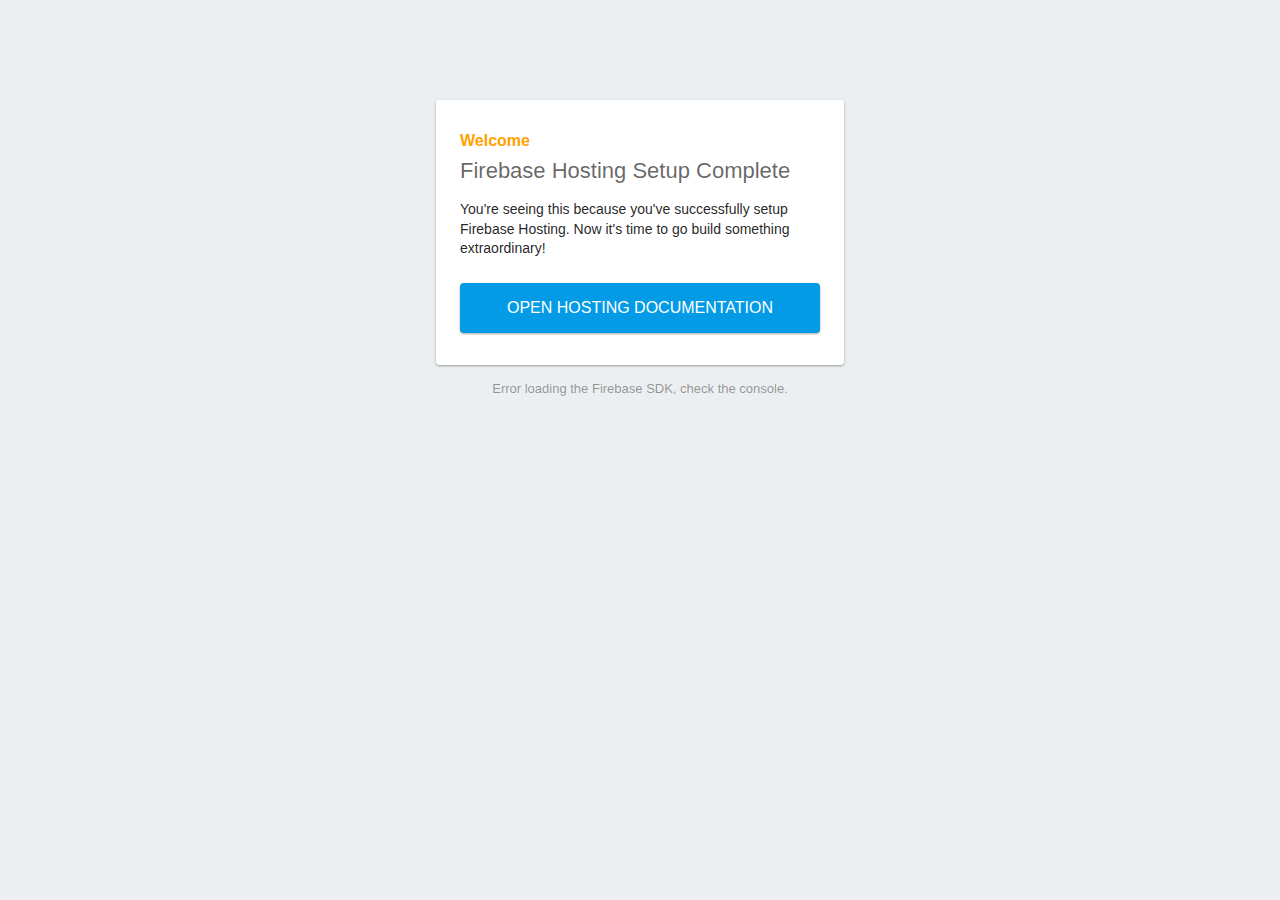
==== public/index.html @ b29f0c4c "firebase add" ====
<!DOCTYPE html>
<html>
  <head>
    <meta charset="utf-8">
    <meta name="viewport" content="width=device-width, initial-scale=1">
    <title>Welcome to Firebase Hosting</title>

    <!-- update the version number as needed -->
    <script defer src="/__/firebase/10.5.0/firebase-app-compat.js"></script>
    <!-- include only the Firebase features as you need -->
    <script defer src="/__/firebase/10.5.0/firebase-auth-compat.js"></script>
    <script defer src="/__/firebase/10.5.0/firebase-database-compat.js"></script>
    <script defer src="/__/firebase/10.5.0/firebase-firestore-compat.js"></script>
    <script defer src="/__/firebase/10.5.0/firebase-functions-compat.js"></script>
    <script defer src="/__/firebase/10.5.0/firebase-messaging-compat.js"></script>
    <script defer src="/__/firebase/10.5.0/firebase-storage-compat.js"></script>
    <script defer src="/__/firebase/10.5.0/firebase-analytics-compat.js"></script>
    <script defer src="/__/firebase/10.5.0/firebase-remote-config-compat.js"></script>
    <script defer src="/__/firebase/10.5.0/firebase-performance-compat.js"></script>
    <!-- 
      initialize the SDK after all desired features are loaded, set useEmulator to false
      to avoid connecting the SDK to running emulators.
    -->
    <script defer src="/__/firebase/init.js?useEmulator=true"></script>

    <style media="screen">
      body { background: #ECEFF1; color: rgba(0,0,0,0.87); font-family: Roboto, Helvetica, Arial, sans-serif; margin: 0; padding: 0; }
      #message { background: white; max-width: 360px; margin: 100px auto 16px; padding: 32px 24px; border-radius: 3px; }
      #message h2 { color: #ffa100; font-weight: bold; font-size: 16px; margin: 0 0 8px; }
      #message h1 { font-size: 22px; font-weight: 300; color: rgba(0,0,0,0.6); margin: 0 0 16px;}
      #message p { line-height: 140%; margin: 16px 0 24px; font-size: 14px; }
      #message a { display: block; text-align: center; background: #039be5; text-transform: uppercase; text-decoration: none; color: white; padding: 16px; border-radius: 4px; }
      #message, #message a { box-shadow: 0 1px 3px rgba(0,0,0,0.12), 0 1px 2px rgba(0,0,0,0.24); }
      #load { color: rgba(0,0,0,0.4); text-align: center; font-size: 13px; }
      @media (max-width: 600px) {
        body, #message { margin-top: 0; background: white; box-shadow: none; }
        body { border-top: 16px solid #ffa100; }
      }
    </style>
  </head>
  <body>
    <div id="message">
      <h2>Welcome</h2>
      <h1>Firebase Hosting Setup Complete</h1>
      <p>You're seeing this because you've successfully setup Firebase Hosting. Now it's time to go build something extraordinary!</p>
      <a target="_blank" href="https://firebase.google.com/docs/hosting/">Open Hosting Documentation</a>
    </div>
    <p id="load">Firebase SDK Loading&hellip;</p>

    <script>
      document.addEventListener('DOMContentLoaded', function() {
        const loadEl = document.querySelector('#load');
        // // 🔥🔥🔥🔥🔥🔥🔥🔥🔥🔥🔥🔥🔥🔥🔥🔥🔥🔥🔥🔥🔥🔥🔥🔥🔥🔥🔥🔥🔥🔥🔥
        // // The Firebase SDK is initialized and available here!
        //
        // firebase.auth().onAuthStateChanged(user => { });
        // firebase.database().ref('/path/to/ref').on('value', snapshot => { });
        // firebase.firestore().doc('/foo/bar').get().then(() => { });
        // firebase.functions().httpsCallable('yourFunction')().then(() => { });
        // firebase.messaging().requestPermission().then(() => { });
        // firebase.storage().ref('/path/to/ref').getDownloadURL().then(() => { });
        // firebase.analytics(); // call to activate
        // firebase.analytics().logEvent('tutorial_completed');
        // firebase.performance(); // call to activate
        //
        // // 🔥🔥🔥🔥🔥🔥🔥🔥🔥🔥🔥🔥🔥🔥🔥🔥🔥🔥🔥🔥🔥🔥🔥🔥🔥🔥🔥🔥🔥🔥🔥

        try {
          let app = firebase.app();
          let features = [
            'auth', 
            'database', 
            'firestore',
            'functions',
            'messaging', 
            'storage', 
            'analytics', 
            'remoteConfig',
            'performance',
          ].filter(feature => typeof app[feature] === 'function');
          loadEl.textContent = `Firebase SDK loaded with ${features.join(', ')}`;
        } catch (e) {
          console.error(e);
          loadEl.textContent = 'Error loading the Firebase SDK, check the console.';
        }
      });
    </script>
  </body>
</html>
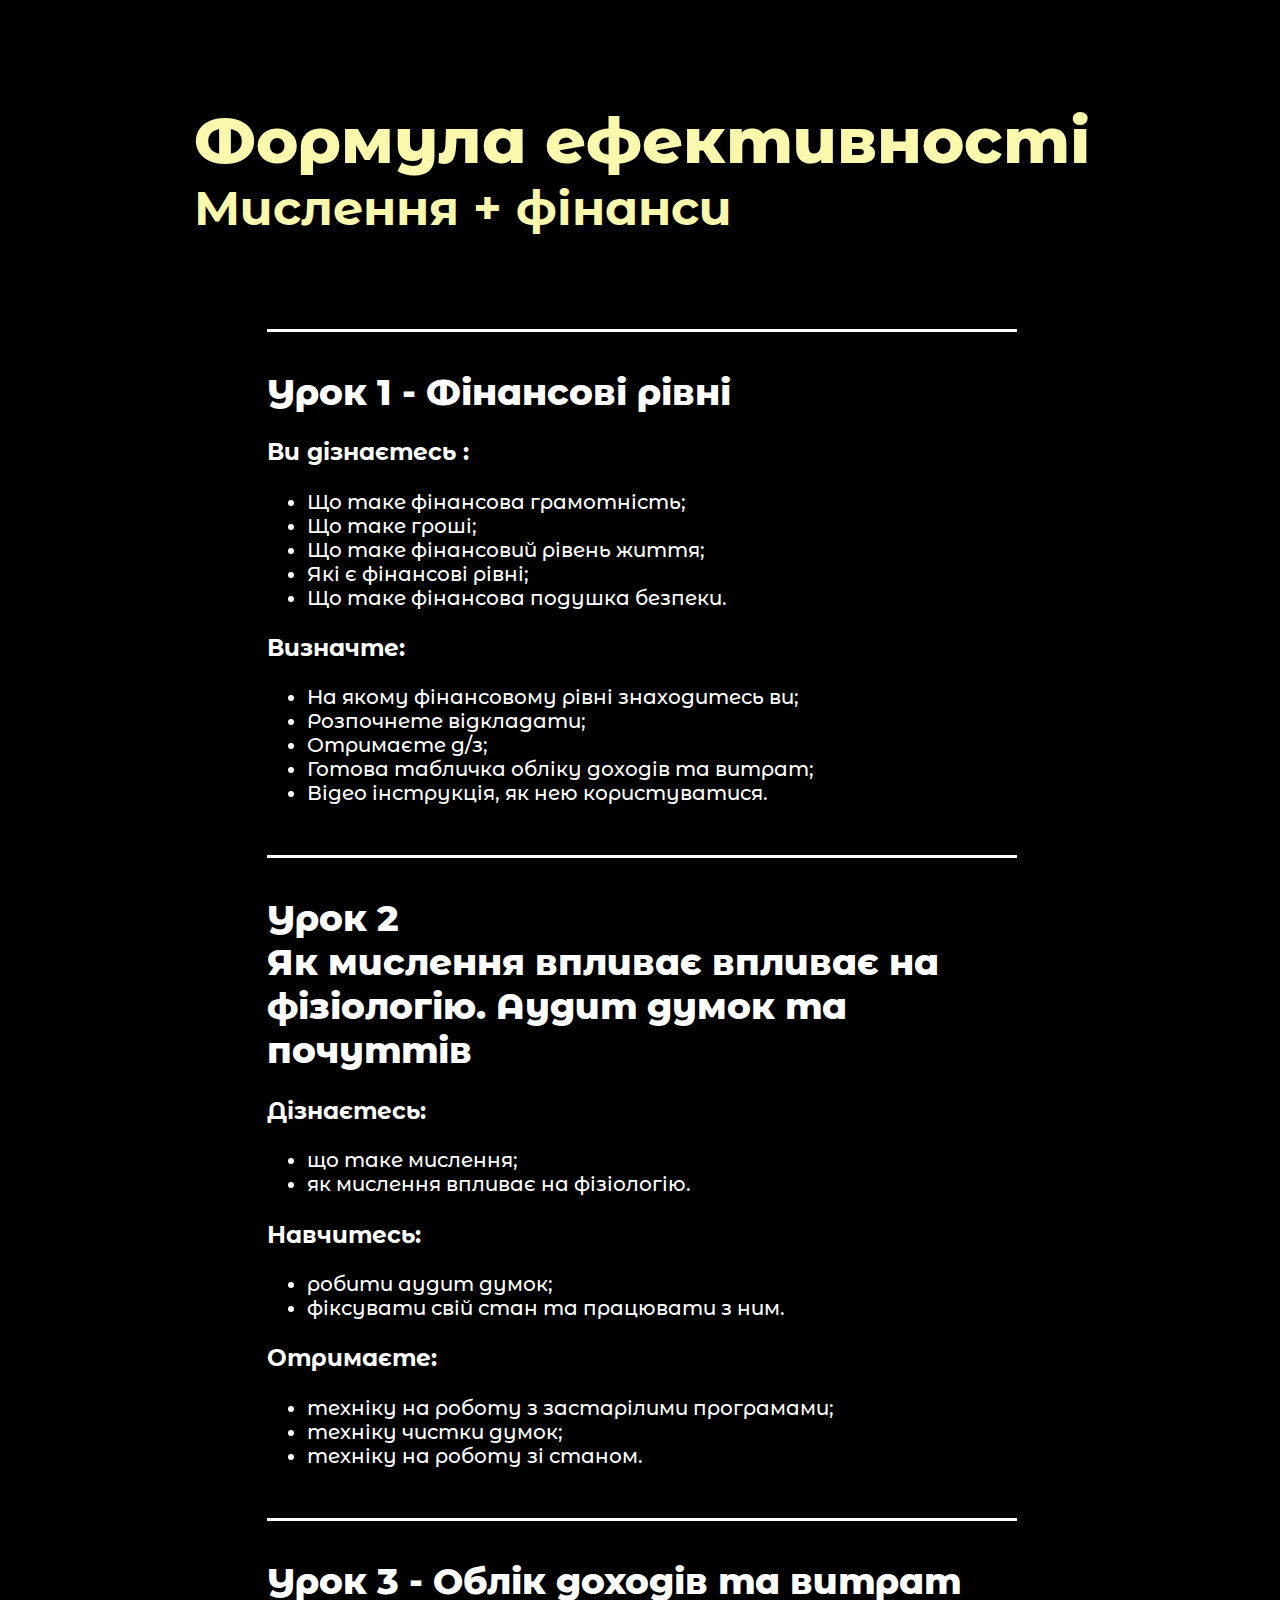
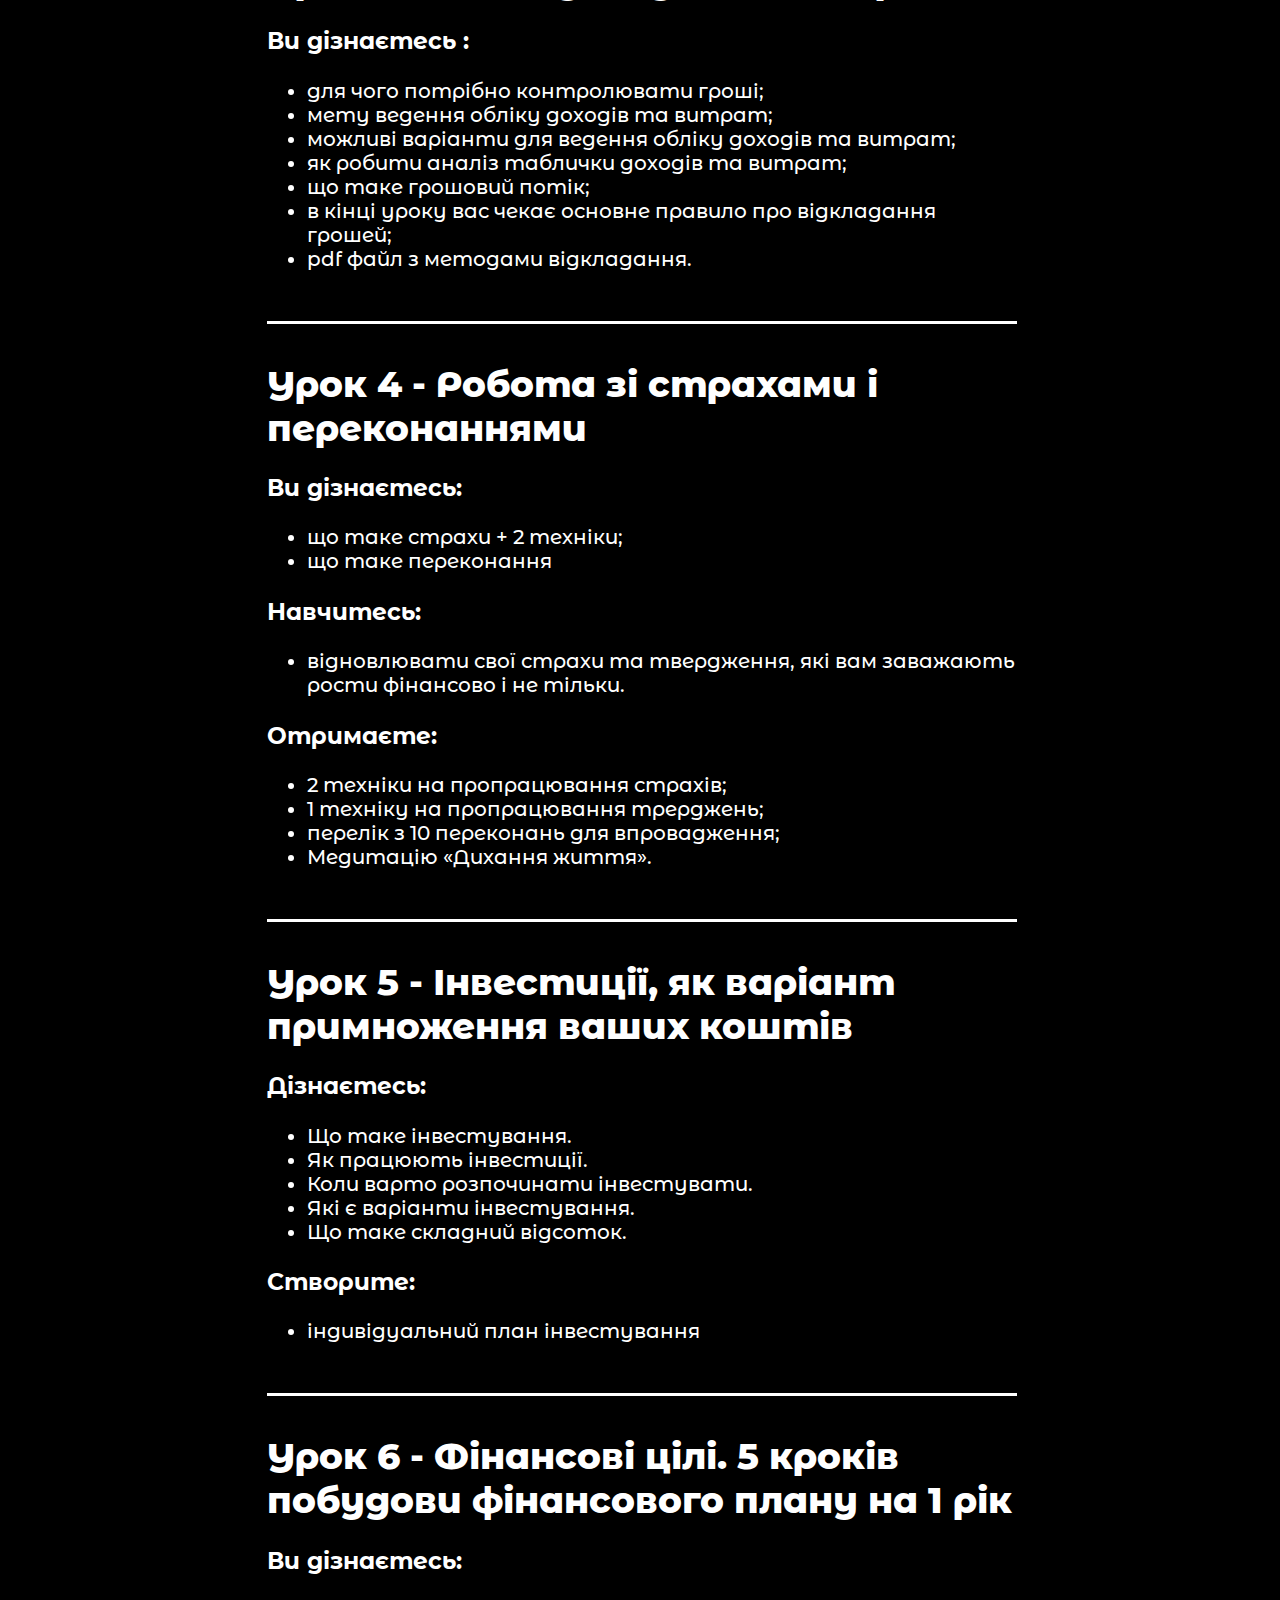
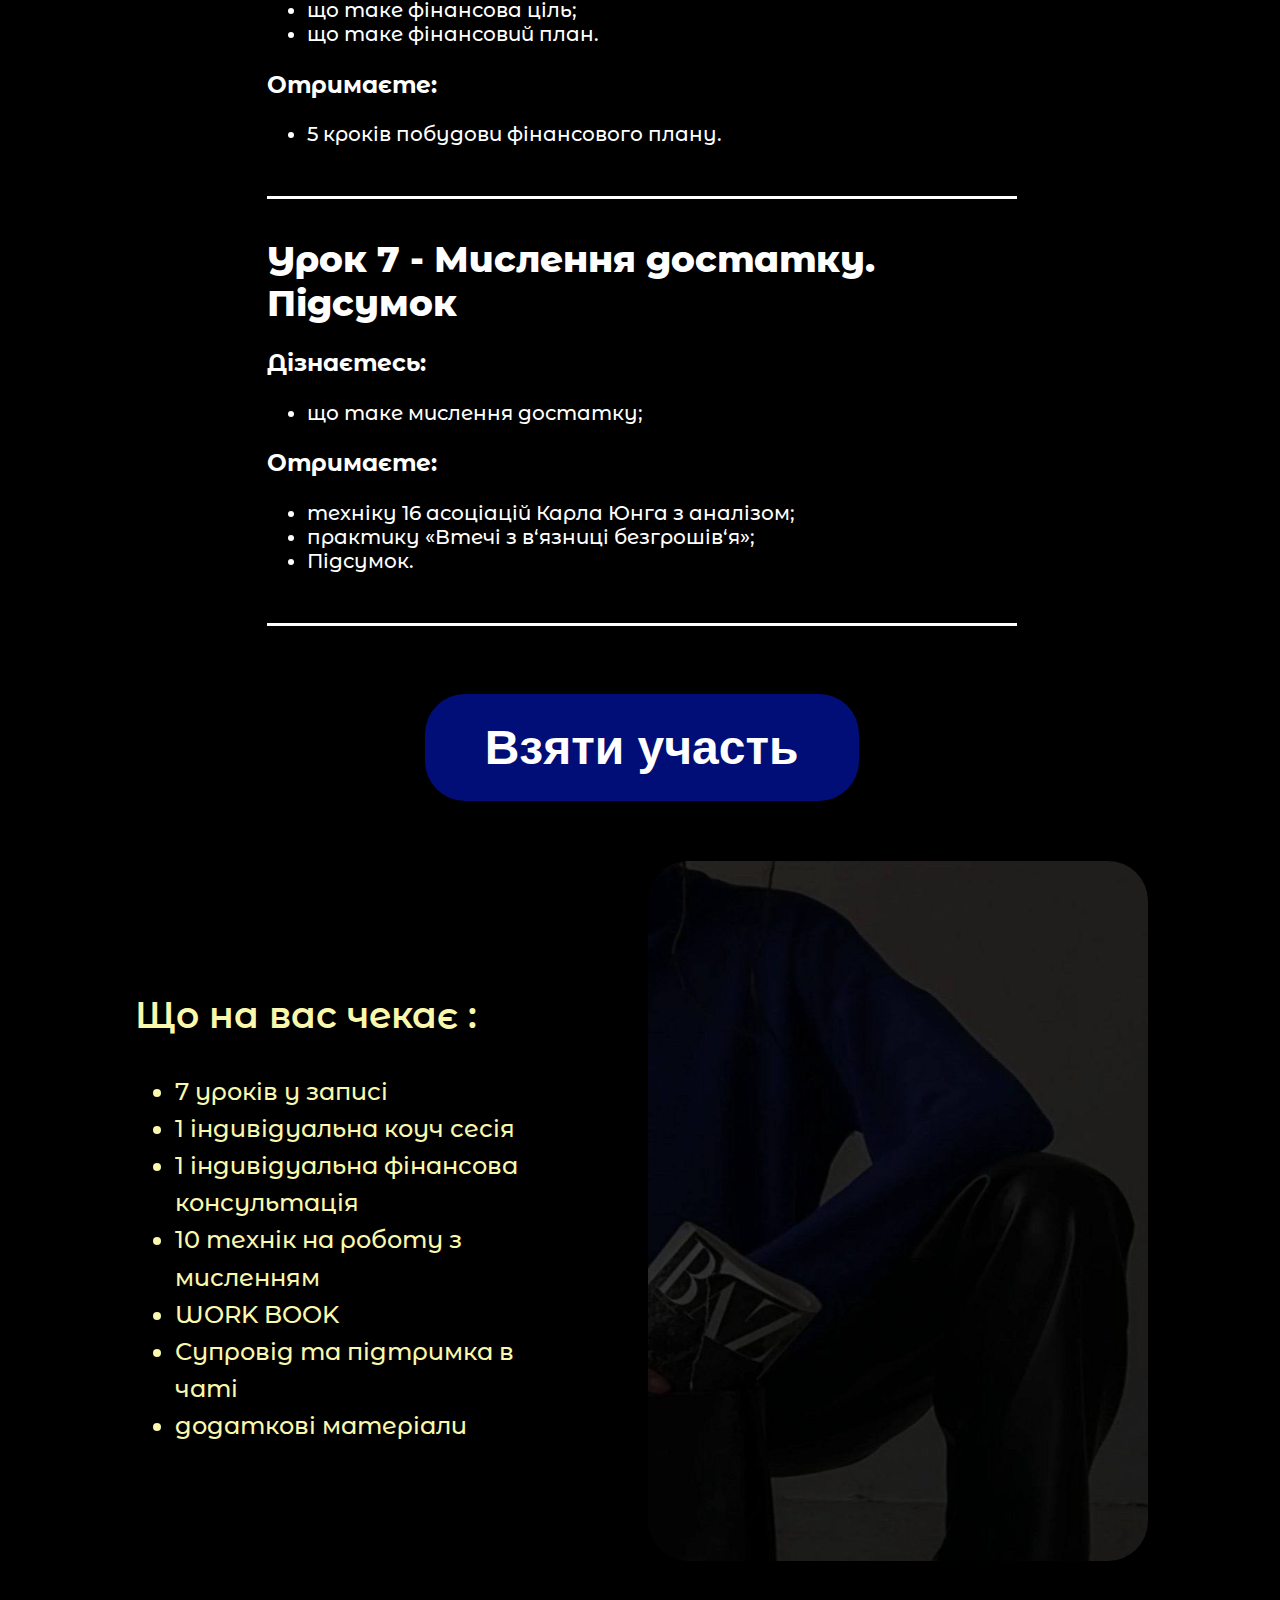
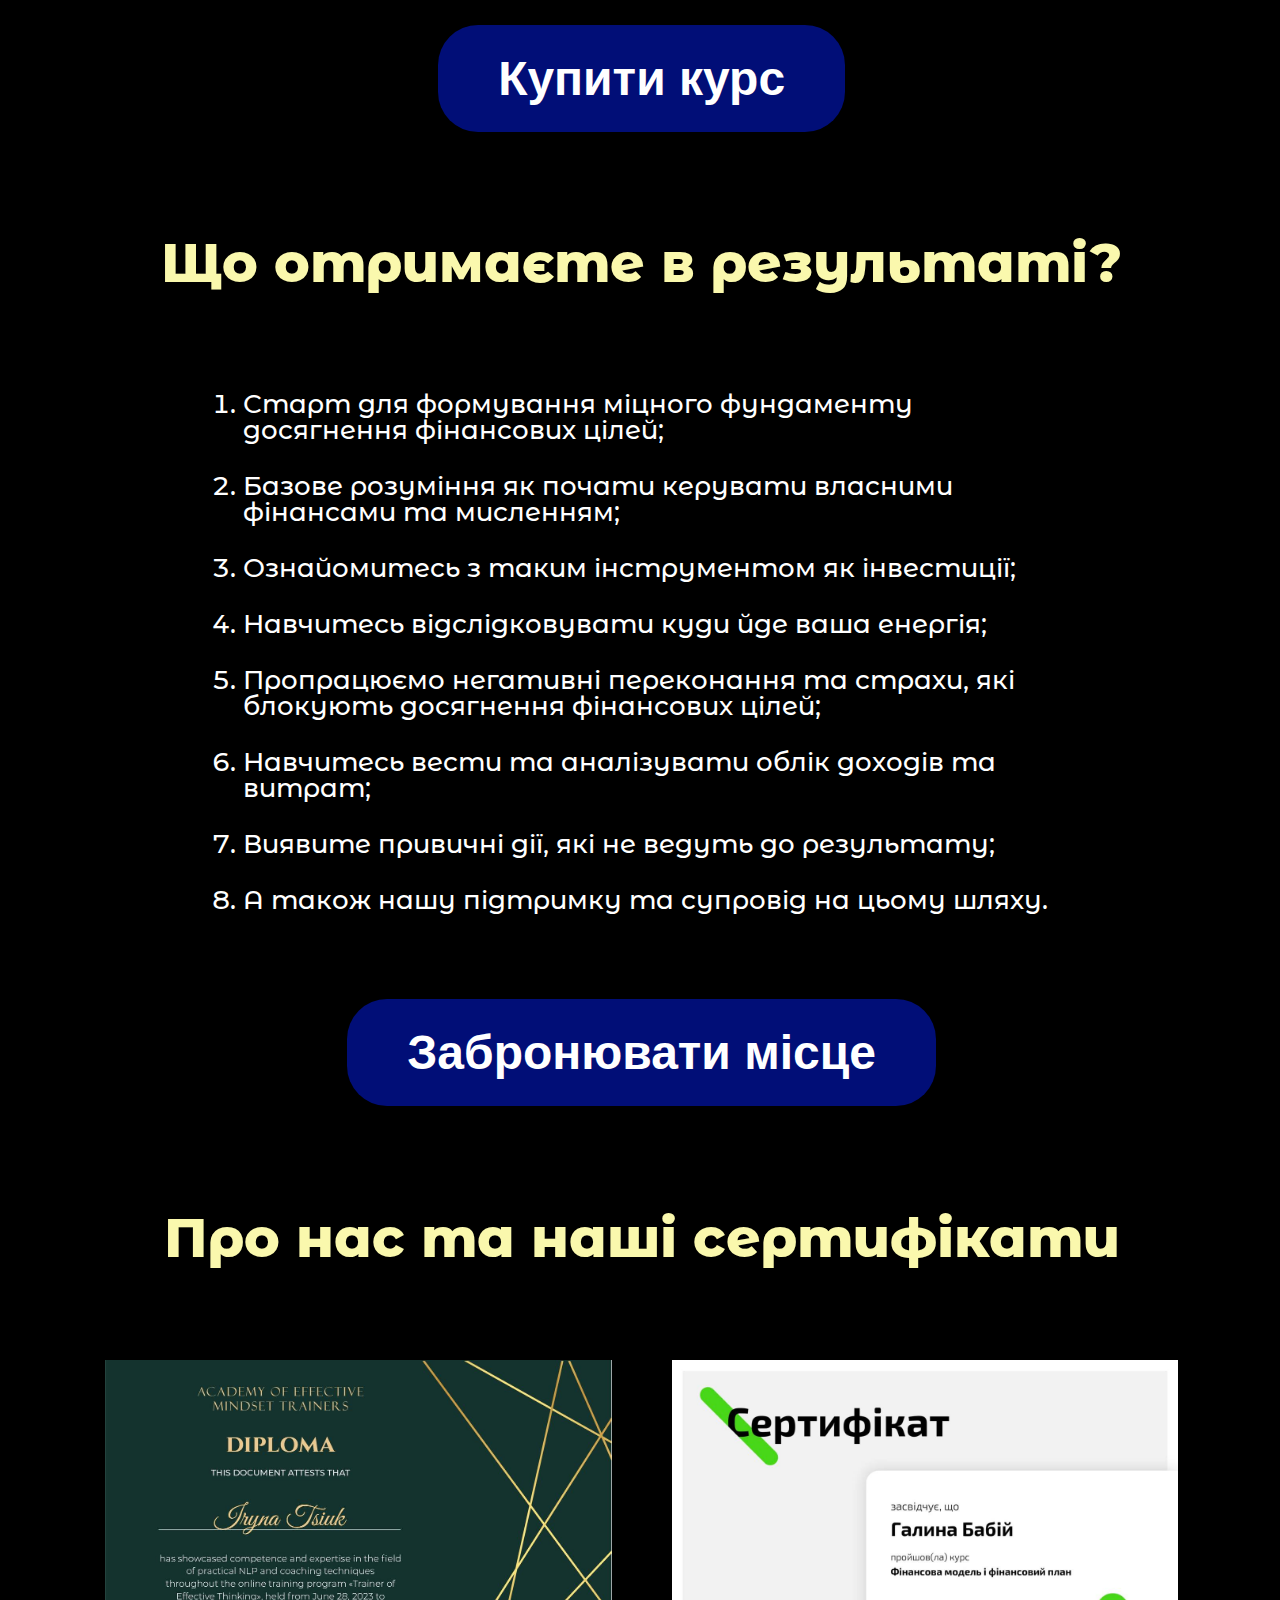
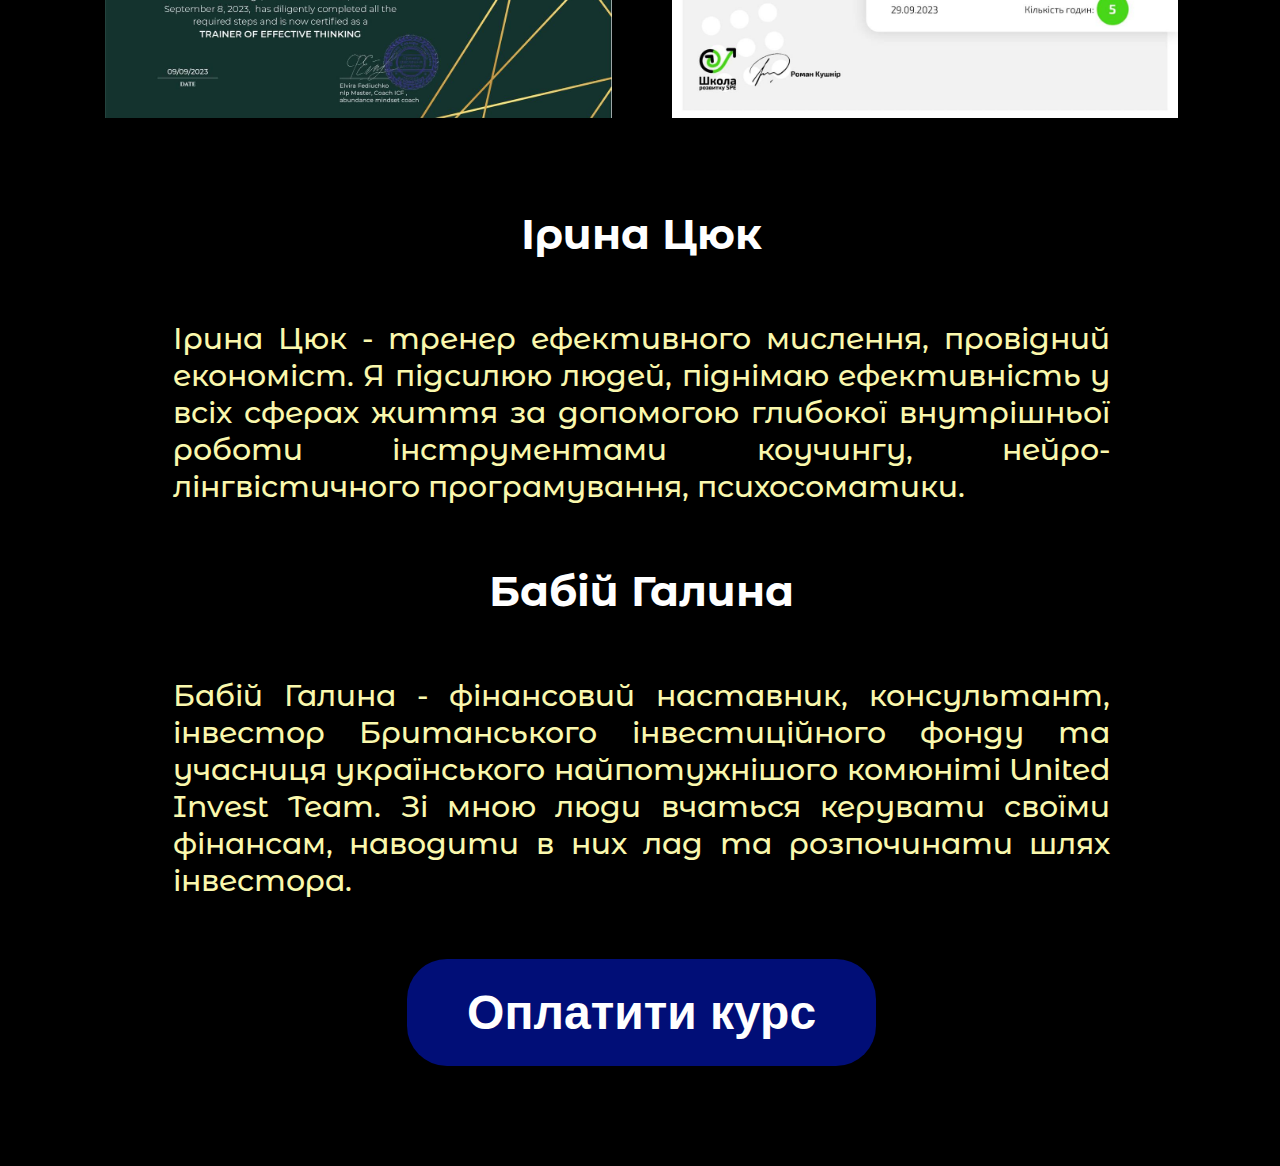
==== commit ee8c9538: "кіпіш від firebase" ====
--- a/public/index.html
+++ b/public/index.html
@@ -1,89 +1,262 @@
 <!DOCTYPE html>
-<html>
-  <head>
-    <meta charset="utf-8">
-    <meta name="viewport" content="width=device-width, initial-scale=1">
-    <title>Welcome to Firebase Hosting</title>
-
-    <!-- update the version number as needed -->
-    <script defer src="/__/firebase/10.5.0/firebase-app-compat.js"></script>
-    <!-- include only the Firebase features as you need -->
-    <script defer src="/__/firebase/10.5.0/firebase-auth-compat.js"></script>
-    <script defer src="/__/firebase/10.5.0/firebase-database-compat.js"></script>
-    <script defer src="/__/firebase/10.5.0/firebase-firestore-compat.js"></script>
-    <script defer src="/__/firebase/10.5.0/firebase-functions-compat.js"></script>
-    <script defer src="/__/firebase/10.5.0/firebase-messaging-compat.js"></script>
-    <script defer src="/__/firebase/10.5.0/firebase-storage-compat.js"></script>
-    <script defer src="/__/firebase/10.5.0/firebase-analytics-compat.js"></script>
-    <script defer src="/__/firebase/10.5.0/firebase-remote-config-compat.js"></script>
-    <script defer src="/__/firebase/10.5.0/firebase-performance-compat.js"></script>
-    <!-- 
-      initialize the SDK after all desired features are loaded, set useEmulator to false
-      to avoid connecting the SDK to running emulators.
-    -->
-    <script defer src="/__/firebase/init.js?useEmulator=true"></script>
-
-    <style media="screen">
-      body { background: #ECEFF1; color: rgba(0,0,0,0.87); font-family: Roboto, Helvetica, Arial, sans-serif; margin: 0; padding: 0; }
-      #message { background: white; max-width: 360px; margin: 100px auto 16px; padding: 32px 24px; border-radius: 3px; }
-      #message h2 { color: #ffa100; font-weight: bold; font-size: 16px; margin: 0 0 8px; }
-      #message h1 { font-size: 22px; font-weight: 300; color: rgba(0,0,0,0.6); margin: 0 0 16px;}
-      #message p { line-height: 140%; margin: 16px 0 24px; font-size: 14px; }
-      #message a { display: block; text-align: center; background: #039be5; text-transform: uppercase; text-decoration: none; color: white; padding: 16px; border-radius: 4px; }
-      #message, #message a { box-shadow: 0 1px 3px rgba(0,0,0,0.12), 0 1px 2px rgba(0,0,0,0.24); }
-      #load { color: rgba(0,0,0,0.4); text-align: center; font-size: 13px; }
-      @media (max-width: 600px) {
-        body, #message { margin-top: 0; background: white; box-shadow: none; }
-        body { border-top: 16px solid #ffa100; }
-      }
-    </style>
-  </head>
-  <body>
-    <div id="message">
-      <h2>Welcome</h2>
-      <h1>Firebase Hosting Setup Complete</h1>
-      <p>You're seeing this because you've successfully setup Firebase Hosting. Now it's time to go build something extraordinary!</p>
-      <a target="_blank" href="https://firebase.google.com/docs/hosting/">Open Hosting Documentation</a>
-    </div>
-    <p id="load">Firebase SDK Loading&hellip;</p>
-
-    <script>
-      document.addEventListener('DOMContentLoaded', function() {
-        const loadEl = document.querySelector('#load');
-        // // 🔥🔥🔥🔥🔥🔥🔥🔥🔥🔥🔥🔥🔥🔥🔥🔥🔥🔥🔥🔥🔥🔥🔥🔥🔥🔥🔥🔥🔥🔥🔥
-        // // The Firebase SDK is initialized and available here!
-        //
-        // firebase.auth().onAuthStateChanged(user => { });
-        // firebase.database().ref('/path/to/ref').on('value', snapshot => { });
-        // firebase.firestore().doc('/foo/bar').get().then(() => { });
-        // firebase.functions().httpsCallable('yourFunction')().then(() => { });
-        // firebase.messaging().requestPermission().then(() => { });
-        // firebase.storage().ref('/path/to/ref').getDownloadURL().then(() => { });
-        // firebase.analytics(); // call to activate
-        // firebase.analytics().logEvent('tutorial_completed');
-        // firebase.performance(); // call to activate
-        //
-        // // 🔥🔥🔥🔥🔥🔥🔥🔥🔥🔥🔥🔥🔥🔥🔥🔥🔥🔥🔥🔥🔥🔥🔥🔥🔥🔥🔥🔥🔥🔥🔥
-
-        try {
-          let app = firebase.app();
-          let features = [
-            'auth', 
-            'database', 
-            'firestore',
-            'functions',
-            'messaging', 
-            'storage', 
-            'analytics', 
-            'remoteConfig',
-            'performance',
-          ].filter(feature => typeof app[feature] === 'function');
-          loadEl.textContent = `Firebase SDK loaded with ${features.join(', ')}`;
-        } catch (e) {
-          console.error(e);
-          loadEl.textContent = 'Error loading the Firebase SDK, check the console.';
-        }
-      });
-    </script>
-  </body>
-</html>
+<html lang="ua">
+<head>
+    <link rel="stylesheet" href="css/style.css">
+    <meta charset="UTF-8">
+    <script src="js/description.js"></script>
+    <meta name="viewport" content="width=device-width, initial-scale=1.0">
+    <title>Формула ефективності | Мислення + фінанси</title>
+    <link rel="stylesheet" href="css/mobile_style.css">
+</head>
+<body>
+    
+    <div class="header-text-containter">
+        <h1><span class="lemon-extrabold-64">Формула ефективності</span><br/>
+        <span class="lemon-bold-48">Мислення + фінанси</span></h1>
+    </div>
+
+    <!-- Block with lessons -->
+    <div class="centered-div div-lessons">
+        <hr class="lesson-hr-line"/>
+        <div class="row-div">
+            <div class="column-div">
+                <div class="lesson-description">
+                    <span class="lesson-title">Урок 1 - Фінансові рівні</span><br/>
+    
+                    <h3>Ви дізнаєтесь :</h3>
+                    <ul>
+                        <li>Що таке фінансова грамотність;</li>
+                        <li>Що таке гроші;</li>
+                        <li>Що таке фінансовий рівень життя;</li>
+                        <li>Які є фінансові рівні;</li>
+                        <li>Що таке фінансова подушка безпеки.</li>
+                    </ul>
+    
+                    <h3>Визначте:</h3>
+                    <ul>
+                        <li>На якому фінансовому рівні знаходитесь ви;</li>
+                        <li>Розпочнете відкладати;</li>
+                        <li>Отримаєте д/з;</li>
+                        <li>Готова табличка обліку доходів та витрат;</li>
+                        <li>Відео інструкція, як нею користуватися.</li>
+                    </ul>
+                </div>
+            </div>
+        </div>
+        
+        <hr class="lesson-hr-line"/>
+        <div class="row-div">
+            <div class="column-div">
+                <div class="lesson-description">
+                    <span class="lesson-title">Урок 2 <br/> Як мислення впливає впливає на фізіологію. Аудит думок та почуттів</span><br/>
+    
+                    <h3>Дізнаєтесь:</h3>
+                    <ul>
+                        <li>що таке мислення;</li>
+                        <li>як мислення впливає на фізіологію.</li>
+                    </ul>
+    
+                    <h3>Навчитесь:</h3>
+                    <ul>
+                        <li>робити аудит думок;</li>
+                        <li>фіксувати свій стан та працювати з ним.</li>
+                    </ul>
+    
+                    <h3>Отримаєте:</h3>
+                    <ul>
+                        <li>техніку на роботу з застарілими програмами;</li>
+                        <li>техніку чистки думок;</li>
+                        <li>техніку на роботу зі станом.</li>
+                    </ul>
+                </div>
+            </div>
+        </div>
+        <hr class="lesson-hr-line"/>
+        <div class="row-div">
+            <div class="column-div">
+                <div class="lesson-description">
+                    <span class="lesson-title">Урок 3 - Облік доходів та витрат</span><br/>
+    
+                    <h3>Ви дізнаєтесь :</h3>
+                    <ul>
+                        <li>для чого потрібно контролювати гроші;</li>
+                        <li>мету ведення обліку доходів та витрат;</li>
+                        <li>можливі варіанти для ведення обліку доходів та витрат;</li>
+                        <li>як робити аналіз таблички доходів та витрат;</li>
+                        <li>що таке грошовий потік;</li>
+                        <li>в кінці уроку вас чекає основне правило про відкладання грошей;</li>
+                        <li>pdf файл з методами відкладання.</li>
+                    </ul>
+                </div>
+            </div>
+        </div>
+        <hr class="lesson-hr-line"/>
+        <div class="row-div">
+            <div class="column-div">
+                <div class="lesson-description">
+                    <span class="lesson-title">Урок 4 - Робота зі страхами і переконаннями</span><br/>
+    
+                    <h3>Ви дізнаєтесь:</h3>
+                    <ul>
+                        <li>що таке страхи + 2 техніки;</li>
+                        <li>що таке переконання</li>
+                    </ul>
+    
+                    <h3>Навчитесь:</h3>
+                    <ul>
+                        <li>відновлювати свої страхи та твердження,  які вам заважають рости фінансово і не тільки.</li>
+                    </ul>
+    
+                    <h3>Отримаєте:</h3>
+                    <ul>
+                        <li>2 техніки на пропрацювання страхів;</li>
+                        <li>1 техніку на пропрацювання трерджень;</li>
+                        <li>перелік з 10 переконань для впровадження;</li>
+                        <li>Медитацію «Дихання життя».</li>
+                    </ul>
+                </div>
+            </div>
+        </div>
+        <hr class="lesson-hr-line"/>
+        <div class="row-div">
+            <div class="column-div">
+                <div class="lesson-description">
+                    <span class="lesson-title">Урок 5 - Інвестиції,  як варіант примноження ваших коштів</span><br/>
+    
+                    <h3>Дізнаєтесь:</h3>
+                    <ul>
+                        <li>Що таке інвестування.</li>
+                        <li>Як працюють інвестиції.</li>
+                        <li>Коли варто розпочинати інвестувати.</li>
+                        <li>Які є варіанти інвестування.</li>
+                        <li>Що таке складний відсоток.</li>
+                    </ul>
+    
+                    <h3>Створите:</h3>
+                    <ul>
+                        <li>індивідуальний план інвестування</li>
+                    </ul>
+                </div>
+            </div>
+        </div>
+        <hr class="lesson-hr-line"/>
+        <div class="row-div">
+            <div class="column-div">
+                <div class="lesson-description">
+                    <span class="lesson-title">Урок 6 - Фінансові цілі. 5 кроків побудови фінансового плану на 1 рік</span><br/>
+    
+                    <h3>Ви дізнаєтесь:</h3>
+                    <ul>
+                        <li>що таке фінансова ціль;</li>
+                        <li>що таке фінансовий план.</li>
+                    </ul>
+    
+                    <h3>Отримаєте:</h3>
+                    <ul>
+                        <li>5 кроків побудови фінансового плану.</li>
+                    </ul>
+                </div>
+            </div>
+        </div>
+        <hr class="lesson-hr-line"/>
+        <div class="row-div">
+            <div class="column-div">
+                <div class="lesson-description">
+                    <span class="lesson-title">Урок 7 - Мислення достатку. Підсумок</span><br/>
+    
+                    <h3>Дізнаєтесь:</h3>
+                    <ul>
+                        <li>що таке мислення достатку;</li>
+                    </ul>
+    
+                    <h3>Отримаєте:</h3>
+                    <ul>
+                        <li>техніку 16 асоціацій Карла Юнга з аналізом;</li>
+                        <li>практику «Втечі з в‘язниці безгрошів‘я»;</li>
+                        <li>Підсумок.</li>
+                    </ul>
+                </div>
+            </div>
+        </div>
+        <hr class="lesson-hr-line"/>
+    </div>
+
+    <a href="https://secure.wayforpay.com/button/be1f6605c06a2" class="buy-button" target="_blank">
+        <div class="centered-div">
+            Взяти участь
+        </div>
+    </a>
+
+    <div class="what-wait-section">
+        <!-- left column -->
+        <div class="what-wait-left-column">
+            <h3>Що на вас чекає :</h3>
+                <ul>
+                    <li>7 уроків у записі</li>
+                    <li>1 індивідуальна коуч сесія</li>
+                    <li>1 індивідуальна фінансова консультація</li>
+                    <li>10 технік на роботу з мисленням</li>
+                    <li>WORK BOOK</li>
+                    <li>Супровід та підтримка в чаті</li>
+                    <li>додаткові матеріали</li>
+                </ul>
+        </div>
+        <!-- right column -->
+        <div class="what-wait-right-column">
+            <img src="images/sport_boy_image.jpeg" alt="Спортивний хлопець у сидячій позі з зігнутою ногою."/>
+        </div>
+    </div>
+
+    <a href="https://secure.wayforpay.com/button/be1f6605c06a2" class="buy-button" target="_blank">
+        <div class="centered-div">
+            Купити курс
+        </div>
+    </a>
+
+    <div class="what-will-get-section">
+        <h2>Що отримаєте в результаті?</h2>
+        <ol>
+            <li>Старт для формування міцного фундаменту досягнення фінансових цілей; </li>
+            <li>Базове розуміння як почати керувати власними фінансами та мисленням;</li>
+            <li>Ознайомитесь з таким інструментом як інвестиції;</li>
+            <li>Навчитесь відслідковувати куди йде ваша енергія;</li>
+            <li>Пропрацюємо негативні переконання та страхи, які блокують досягнення фінансових цілей;</li>
+            <li>Навчитесь вести та аналізувати облік доходів та витрат;</li>
+            <li>Виявите привичні дії, які не ведуть до результату; </li>
+            <li>А також нашу підтримку та супровід на цьому шляху.</li>
+        </ol>
+    </div>
+
+    <a href="https://secure.wayforpay.com/button/be1f6605c06a2" class="buy-button" target="_blank">
+        <div class="centered-div">
+            Забронювати місце
+        </div>
+    </a>
+
+    <div class="about-us-section">
+        <h2>Про нас та наші сертифікати</h2>
+        <div class="certificate-block">
+            <img src="images/diploma.jpeg"/ alt="Диплом Ірини Цюк, який засвідчує про сертифікацію trainer of effective thinking.">
+            <img src="images/certificate.jpeg" alt="Сертифікат Галини Бабій, про проходження курсу Фінансової моделі та фінансового плану."/>
+        </div>
+        <div class="person-name">Ірина Цюк</div>
+        <div class="person-desc">Ірина Цюк - тренер ефективного мислення, провідний економіст.
+            Я підсилюю людей, піднімаю ефективність у всіх сферах життя за допомогою 
+            глибокої внутрішньої роботи інструментами коучингу, 
+            нейро-лінгвістичного програмування, психосоматики.</div>
+        <div class="person-name">Бабій Галина</div>
+        <div class="person-desc">Бабій Галина - фінансовий наставник, консультант,
+            інвестор Британського інвестиційного фонду та  учасниця 
+            українського найпотужнішого комюніті United Invest Team. 
+            Зі мною люди вчаться керувати  своїми фінансам, наводити в них 
+            лад та розпочинати шлях інвестора.</div>
+
+        <a href="https://secure.wayforpay.com/button/be1f6605c06a2" class="buy-button" target="_blank">
+            <div class="centered-div">
+                Оплатити курс
+            </div>
+        </a>
+    </div>
+    
+</body>
+</html>--- a/public/css/style.css
+++ b/public/css/style.css
@@ -0,0 +1,355 @@
+html, body {
+    background-color: #000000;
+    width: 99.5%;
+}
+
+.header-text-containter{
+    margin-top: 80px;
+    display: flex;
+    align-items: center;
+    justify-content: center;
+}
+
+/* Buy button */
+.buy-button{
+    text-decoration: none;
+    text-align: center;
+}
+
+.buy-button > div{
+    background-color: #010E77;
+    border-radius: 40px;
+    
+    padding: 26px 60px;
+    gap: 10px;
+
+    margin-left: auto;
+    margin-right: auto;
+    width: fit-content;
+
+    margin-top: 60px;
+    color: #FFF;
+    font-family: 'Montserrat Alternates', sans-serif;
+    font-size: 48px;
+    font-style: normal;
+    font-weight: 800;
+    line-height: normal;
+}
+
+.what-wait-section{
+    margin-top: 60px;
+    display: flex;
+    flex-direction: row;
+    justify-content: center;
+    align-items: center;
+    vertical-align: middle;
+    width: 80%;
+    margin-left: auto;
+    margin-right: auto;
+}
+
+.what-wait-left-column > h3{
+    color: #FAF8AD;
+    font-family: 'MontserratAlternates', sans-serif;
+    font-size: 36px;
+    font-style: normal;
+    font-weight: 600;
+    line-height: normal;
+}
+
+.what-wait-left-column > ul{
+    font-family: 'MontserratAlternates', sans-serif;
+    color: #FAF8AD;
+    font-size: 24px;
+    font-style: normal;
+    font-weight: 500;
+    line-height: 155.9%;
+    padding-right: 100px;
+}
+
+.what-wait-right-column > img{
+    border-radius: 40px;
+    width: 500px;
+    height: 700px;
+    flex-shrink: 0;
+}
+
+.what-will-get-section{
+    margin-top: 60px;
+    display: flex;
+    flex-direction: column;
+    align-items: center;
+    justify-content: center;
+}
+
+.what-will-get-section > h2, .about-us-section > h2{
+    color: #FAF8AD;
+    font-family: 'MontserratAlternates', sans-serif;
+    font-size: 54px;
+    font-style: normal;
+    font-weight: 800;
+    line-height: 100%; /* 64px */
+}
+
+.what-will-get-section > ol{
+    width: 66%;
+    color: #FFF;
+    font-family: 'MontserratAlternates', sans-serif;
+    font-size: 26px;
+    font-style: normal;
+    font-weight: 500;
+    line-height: 100%; /* 36px */
+}
+
+.what-will-get-section > ol >li{
+    margin-top: 30px;
+}
+
+.about-us-section{
+    margin-top: 60px;
+    display: flex;
+    flex-direction: column;
+    align-items: center;
+    justify-content: center;
+    margin-bottom: 100px;
+}
+
+.certificate-block{
+    display: flex;
+    flex-direction: row;
+    align-items: center;
+    justify-content: center;
+    margin-top: 20px;
+}
+
+.certificate-block > img{
+    width: 40%;
+    height: 50%;
+    padding: 30px;
+}
+
+.person-name{
+    color: #FFF;
+    font-family: 'MontserratAlternates', sans-serif;
+    font-size: 42px;
+    font-style: normal;
+    font-weight: 700;
+    line-height: normal;
+    margin-top: 60px;
+}
+
+.person-desc{
+    color: #FAF8AD;
+    font-family: 'MontserratAlternates', sans-serif;
+    font-size: 30px;
+    font-style: normal;
+    font-weight: 500;
+    line-height: normal;
+    width: 74%;
+    margin-top: 60px;
+    text-align: justify;
+}
+
+/* Lemon text */
+.lemon-extrabold-64{
+    font-family: 'MontserratAlternates', sans-serif;
+    font-weight: 800;
+    font-size: 64px;
+    color: #FAF8AD;
+}
+
+.lemon-bold-48{
+    font-family: 'MontserratAlternates', sans-serif;
+    font-weight: 700;
+    font-size: 48px;
+    color: #FAF8AD;
+}
+
+.lesson-title{
+    font-family: 'MontserratAlternates', sans-serif;
+    font-weight: 800;
+    font-size: 36px;
+    color: #FFFFFF;
+}
+
+.lesson-description{
+    font-family: 'MontserratAlternates', sans-serif;
+    font-weight: 500;
+    font-size: 20px;
+    color: #FFFFFF;
+    width: 750px;
+}
+
+.lesson-hr-line{
+    border: 0;
+    height: 3px;
+    background-color: #FFFFFF;
+    width: 100%;
+    margin-top: 10px;
+}
+
+/* Movement of divs */
+.centered-div{
+    display: flex;
+    align-items: center;
+    justify-content: center;
+}
+
+.div-lessons{
+    flex-direction: column;
+    border-radius: 40px;
+    width: fit-content;
+    margin: 60px auto 0px auto;
+}
+
+
+
+.row-div{
+    display: flex;
+    flex-direction: row;
+    justify-content: space-between;
+    align-items: center;
+    vertical-align: middle;
+    /* height: 200px; */
+    padding-top: 30px;
+    padding-bottom: 20px;
+}
+
+.column-div{
+    display: flex;
+    flex-direction: column;
+    /* padding-right: 60px; */
+    /* justify-content: space-between; */
+}
+
+.toggle-arrow {
+    cursor: pointer;
+    font-size: 30px;
+    color: #FFFFFF;
+    padding-left: 40px;
+    padding-right: 40px;
+    margin-top: 15px;
+}
+
+.description-content {
+    padding: 10px;
+    /* border: 1px solid #ccc; */
+}
+
+/* Fonts */
+@font-face {
+    font-family: 'MontserratAlternates';
+    src: url('../font/MontserratAlternates/MontserratAlternates-Thin.ttf') format('truetype');
+    font-weight: 100;
+}
+
+@font-face {
+    font-family: 'MontserratAlternates';
+    src: url('../font/MontserratAlternates/MontserratAlternates-ThinItalic.ttf') format('truetype');
+    font-weight: 100;
+    font-style: italic;
+}
+
+@font-face {
+    font-family: 'MontserratAlternates';
+    src: url('../font/MontserratAlternates/MontserratAlternates-ExtraLight.ttf') format('truetype');
+    font-weight: 200;
+}
+
+@font-face {
+    font-family: 'MontserratAlternates';
+    src: url('../font/MontserratAlternates/MontserratAlternates-ExtraLightItalic.ttf') format('truetype');
+    font-weight: 200;
+    font-style: italic;
+}
+
+@font-face {
+    font-family: 'MontserratAlternates';
+    src: url('../font/MontserratAlternates/MontserratAlternates-Light.ttf') format('truetype');
+    font-weight: 300;
+}
+
+@font-face {
+    font-family: 'MontserratAlternates';
+    src: url('../font/MontserratAlternates/MontserratAlternates-LightItalic.ttf') format('truetype');
+    font-weight: 300;
+    font-style: italic;
+}
+
+@font-face {
+    font-family: 'MontserratAlternates';
+    src: url('../font/MontserratAlternates/MontserratAlternates-Regular.ttf') format('truetype');
+    font-weight: 400;
+}
+
+@font-face {
+    font-family: 'MontserratAlternates';
+    src: url('../font/MontserratAlternates/MontserratAlternates-Italic.ttf') format('truetype');
+    font-weight: 400;
+    font-style: italic;
+}
+
+@font-face {
+    font-family: 'MontserratAlternates';
+    src: url('../font/MontserratAlternates/MontserratAlternates-Medium.ttf') format('truetype');
+    font-weight: 500;
+}
+
+@font-face {
+    font-family: 'MontserratAlternates';
+    src: url('../font/MontserratAlternates/MontserratAlternates-MediumItalic.ttf') format('truetype');
+    font-weight: 500;
+    font-style: italic;
+}
+
+@font-face {
+    font-family: 'MontserratAlternates';
+    src: url('../font/MontserratAlternates/MontserratAlternates-SemiBold.ttf') format('truetype');
+    font-weight: 600;
+}
+
+@font-face {
+    font-family: 'MontserratAlternates';
+    src: url('../font/MontserratAlternates/MontserratAlternates-SemiBoldItalic.ttf') format('truetype');
+    font-weight: 600;
+    font-style: italic;
+}
+
+@font-face {
+    font-family: 'MontserratAlternates';
+    src: url('../font/MontserratAlternates/MontserratAlternates-Bold.ttf') format('truetype');
+    font-weight: 700;
+}
+
+@font-face {
+    font-family: 'MontserratAlternates';
+    src: url('../font/MontserratAlternates/MontserratAlternates-BoldItalic.ttf') format('truetype');
+    font-weight: 700;
+    font-style: italic;
+}
+
+@font-face {
+    font-family: 'MontserratAlternates';
+    src: url('../font/MontserratAlternates/MontserratAlternates-ExtraBold.ttf') format('truetype');
+    font-weight: 800;
+}
+
+@font-face {
+    font-family: 'MontserratAlternates';
+    src: url('../font/MontserratAlternates/MontserratAlternates-ExtraBoldItalic.ttf') format('truetype');
+    font-weight: 800;
+    font-style: italic;
+}
+
+@font-face {
+    font-family: 'MontserratAlternates';
+    src: url('../font/MontserratAlternates/MontserratAlternates-Black.ttf') format('truetype');
+    font-weight: 900;
+}
+
+@font-face {
+    font-family: 'MontserratAlternates';
+    src: url('../font/MontserratAlternates/MontserratAlternates-BlackItalic.ttf') format('truetype');
+    font-weight: 900;
+    font-style: italic;
+}--- a/public/css/mobile_style.css
+++ b/public/css/mobile_style.css
@@ -0,0 +1,114 @@
+@media only screen and (max-width: 768px) {
+    .header-text-containter{
+        margin-top: 60px;
+    }
+
+    .lemon-extrabold-64{
+        font-size: 6vw;
+        text-align: center;
+    }
+
+    .lemon-bold-48{
+        font-size: 5vw;
+    }
+
+    .div-lessons{
+        margin: 2.6vw auto 0px auto;
+    }
+    
+    .row-div{
+        padding-top: 3.90625vw; /* 30px ÷ 768px × 100 = 3.90625vw */
+        padding-bottom: 2.6041vw; /* 20px ÷ 768px × 100 = 2.6041vw */
+    }
+    
+    .toggle-arrow {
+        font-size: 4vw;
+        padding-left: 2.6041vw; /* 20px ÷ 768px × 100 = 2.6041vw */
+        padding-right: 2.6041vw; /* 20px ÷ 768px × 100 = 2.6041vw */
+    }
+
+    .lesson-title{
+        font-size: 4.6875vw; /* 36px ÷ 768px × 100 = 4.6875vw */
+    }
+
+    .lesson-description{
+        font-size: 3vw; /* 20px ÷ 768px × 100 = 2.6041vw */
+        width: 85vw; /* 750px ÷ 768px × 100 = 97.3958vw */
+        margin-top: 2px;
+    }
+
+    .description-content{
+        padding: 1vw;
+    }
+
+    .buy-button > div{    
+        padding: 3.3854vw 7.8125vw; /* 26px ÷ 768px × 100 = 3.3854vw, 60px ÷ 768px × 100 = 7.8125vw */
+        gap: 1.3021vw; /* 10px ÷ 768px × 100 = 1.3021vw */
+        margin-top: 7.8125vw; /* 60px ÷ 768px × 100 = 7.8125vw */
+        font-size: 6.25vw; /* 48px ÷ 768px × 100 = 6.25vw */
+    }
+
+    .what-wait-section{
+        margin-top: 7.8125vw; /* 60px ÷ 768px × 100 = 7.8125vw */
+        width: 80vw; /* 80% ÷ 768px × 100 = 80vw */
+    }
+    
+    .what-wait-left-column > h3{
+        font-size: 7.6875vw; /* 36px ÷ 768px × 100 = 4.6875vw */
+    }
+    
+    .what-wait-left-column > ul{
+        font-size: 4.125vw; /* 24px ÷ 768px × 100 = 3.125vw */
+        padding-right: 0; /* 100px ÷ 768px × 100 = 13.0208vw */
+    }
+    
+    .what-wait-right-column > img{
+        display: none;
+    }
+
+    .what-will-get-section{
+        margin-top: 7.8125vw; /* 60px ÷ 768px × 100 = 7.8125vw */
+    }
+    
+    .what-will-get-section > h2, .about-us-section > h2{
+        font-size: 7.03125vw; /* 54px ÷ 768px × 100 = 7.03125vw */
+        text-align: center;
+    }
+    
+    .what-will-get-section > ol{
+        width: 80.40625vw; /* 510px ÷ 768px × 100 = 66.40625vw */
+        font-size: 4.3854vw; /* 26px ÷ 768px × 100 = 3.3854vw */
+    }
+    
+    .what-will-get-section > ol >li{
+        margin-top: 3.90625vw; /* 30px ÷ 768px × 100 = 3.90625vw */
+    }
+
+    .about-us-section{
+        margin-top: 7.8125vw; /* 60px ÷ 768px × 100 = 7.8125vw */
+        margin-bottom: 16vw; /* 100px ÷ 768px × 100 = 13.0208vw */
+    }
+
+    .certificate-block{
+        display: flex;
+        flex-direction: column;
+        margin-top: 2.6041vw; /* 20px ÷ 768px × 100 = 2.6041vw */
+    }
+
+    .certificate-block > img{
+        width: auto; /* 40% ÷ 768px × 100 = 5.2083vw */
+        height: 60vw; /* 50% ÷ 768px × 100 = 6.5104vw */
+        padding: 3vw; /* 20px ÷ 768px × 100 = 2.6041vw */
+    }
+
+    .person-name{
+        font-size: 6.5vw; /* 42px ÷ 768px × 100 = 5.4688vw */
+        margin-top: 7.8125vw; /* 60px ÷ 768px × 100 = 7.8125vw */
+    }
+
+    .person-desc{
+        font-size: 4vw; /* 30px ÷ 768px × 100 = 3.9063vw */
+        width: 85vw; /* 74% ÷ 768px × 100 = 96.3542vw */
+        margin-top: 7.8125vw; /* 60px ÷ 768px × 100 = 7.8125vw */
+    }
+}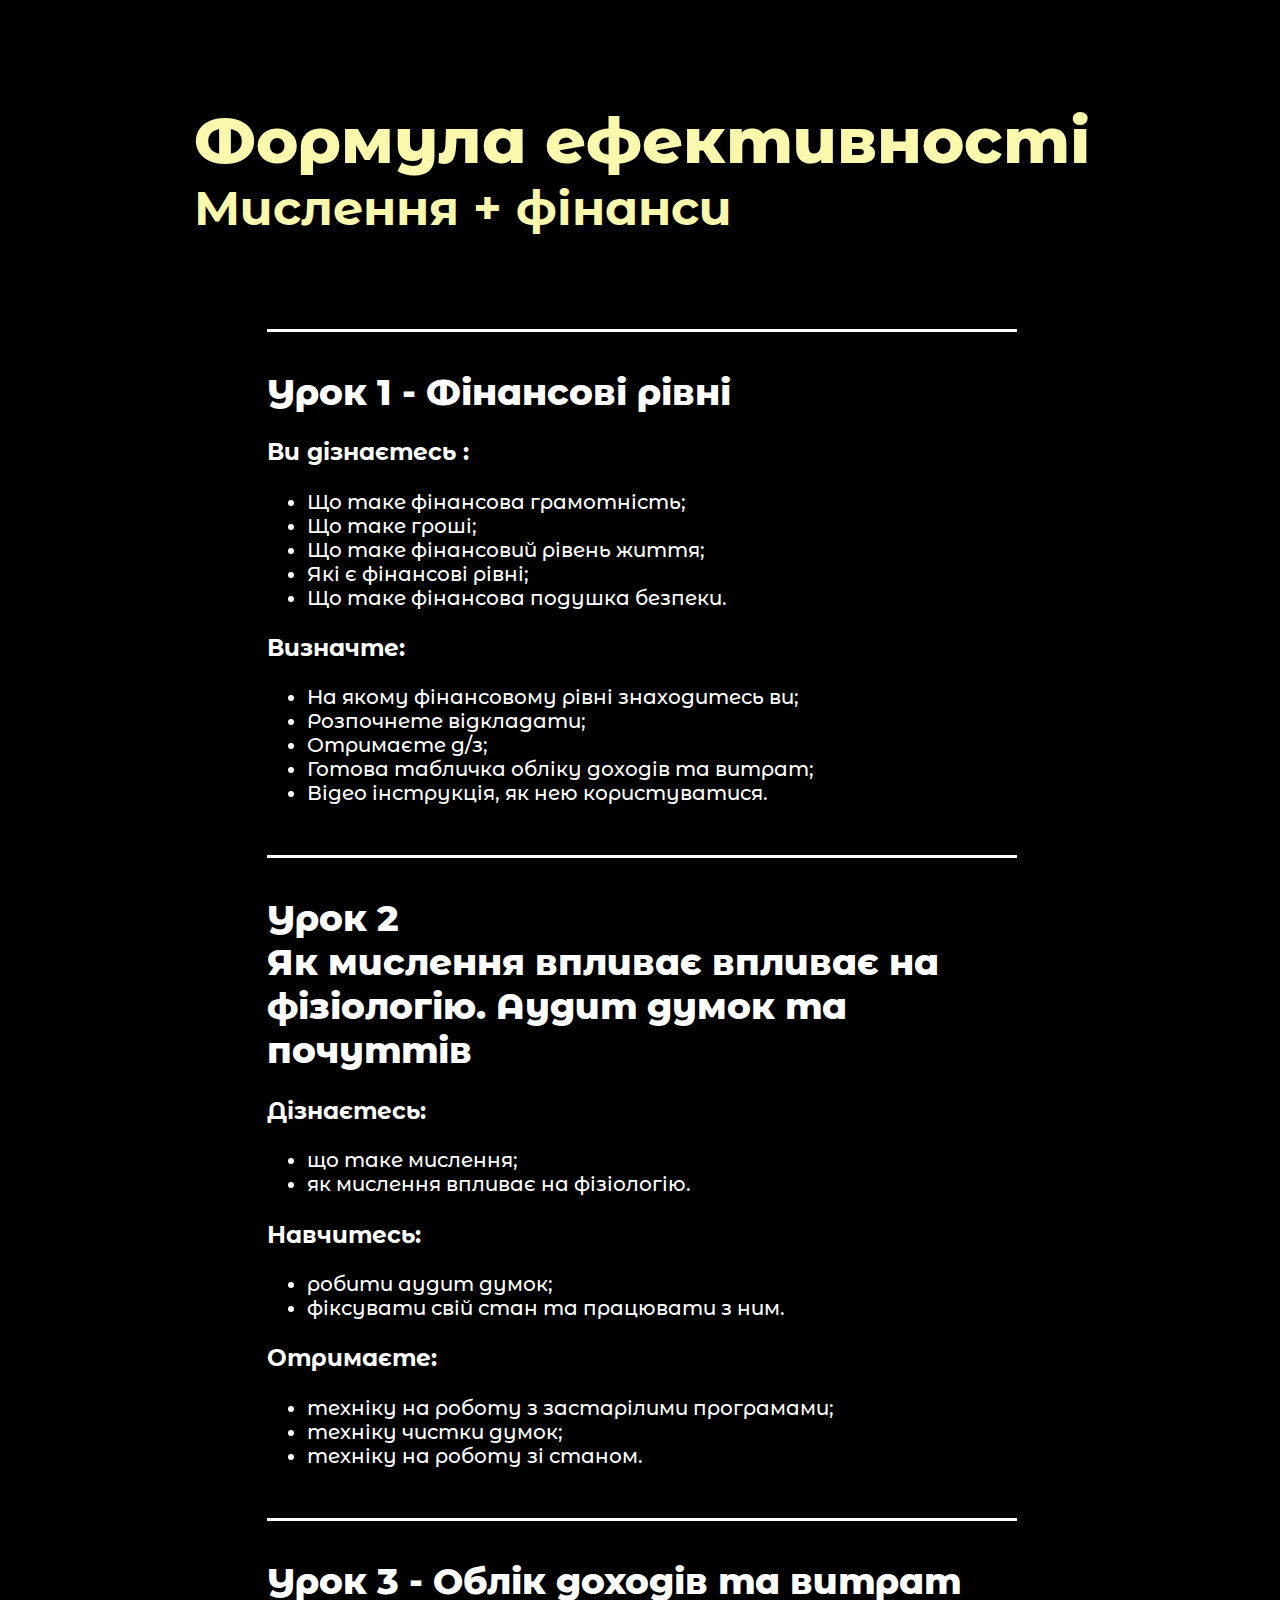
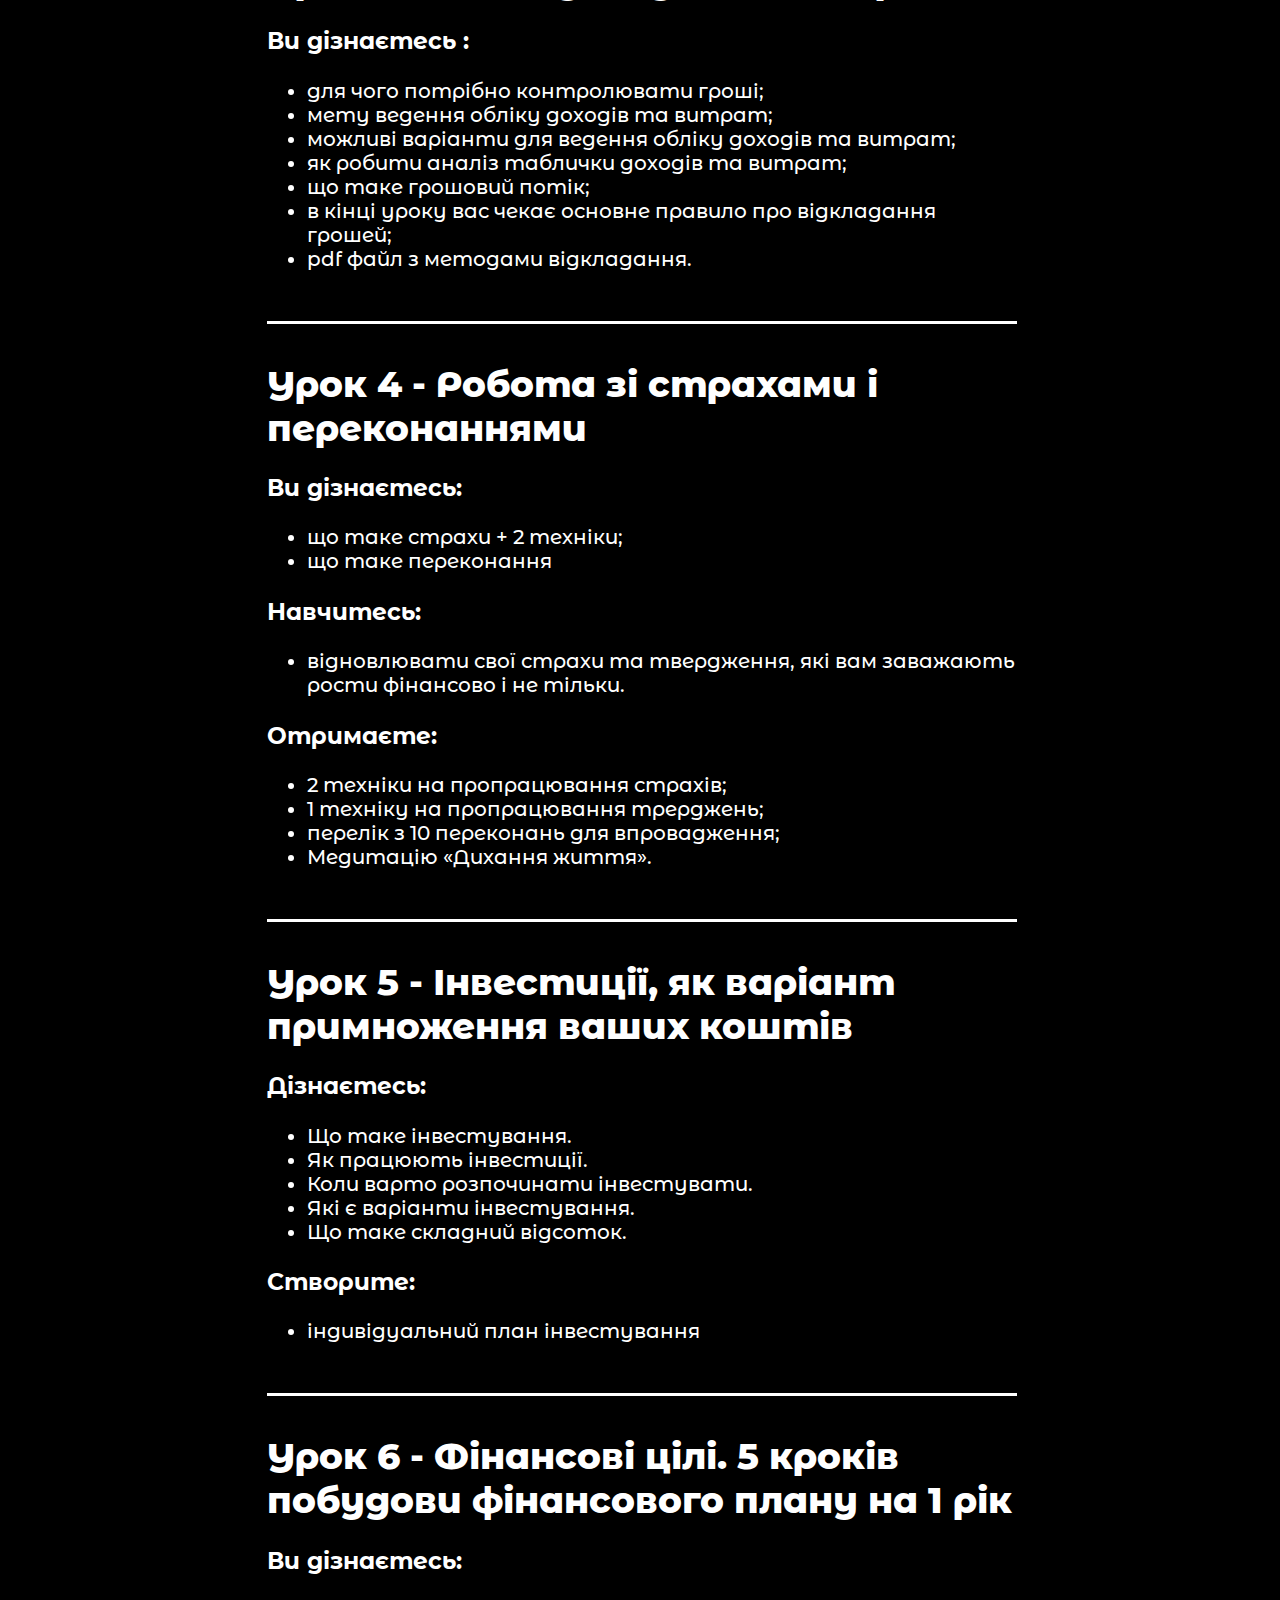
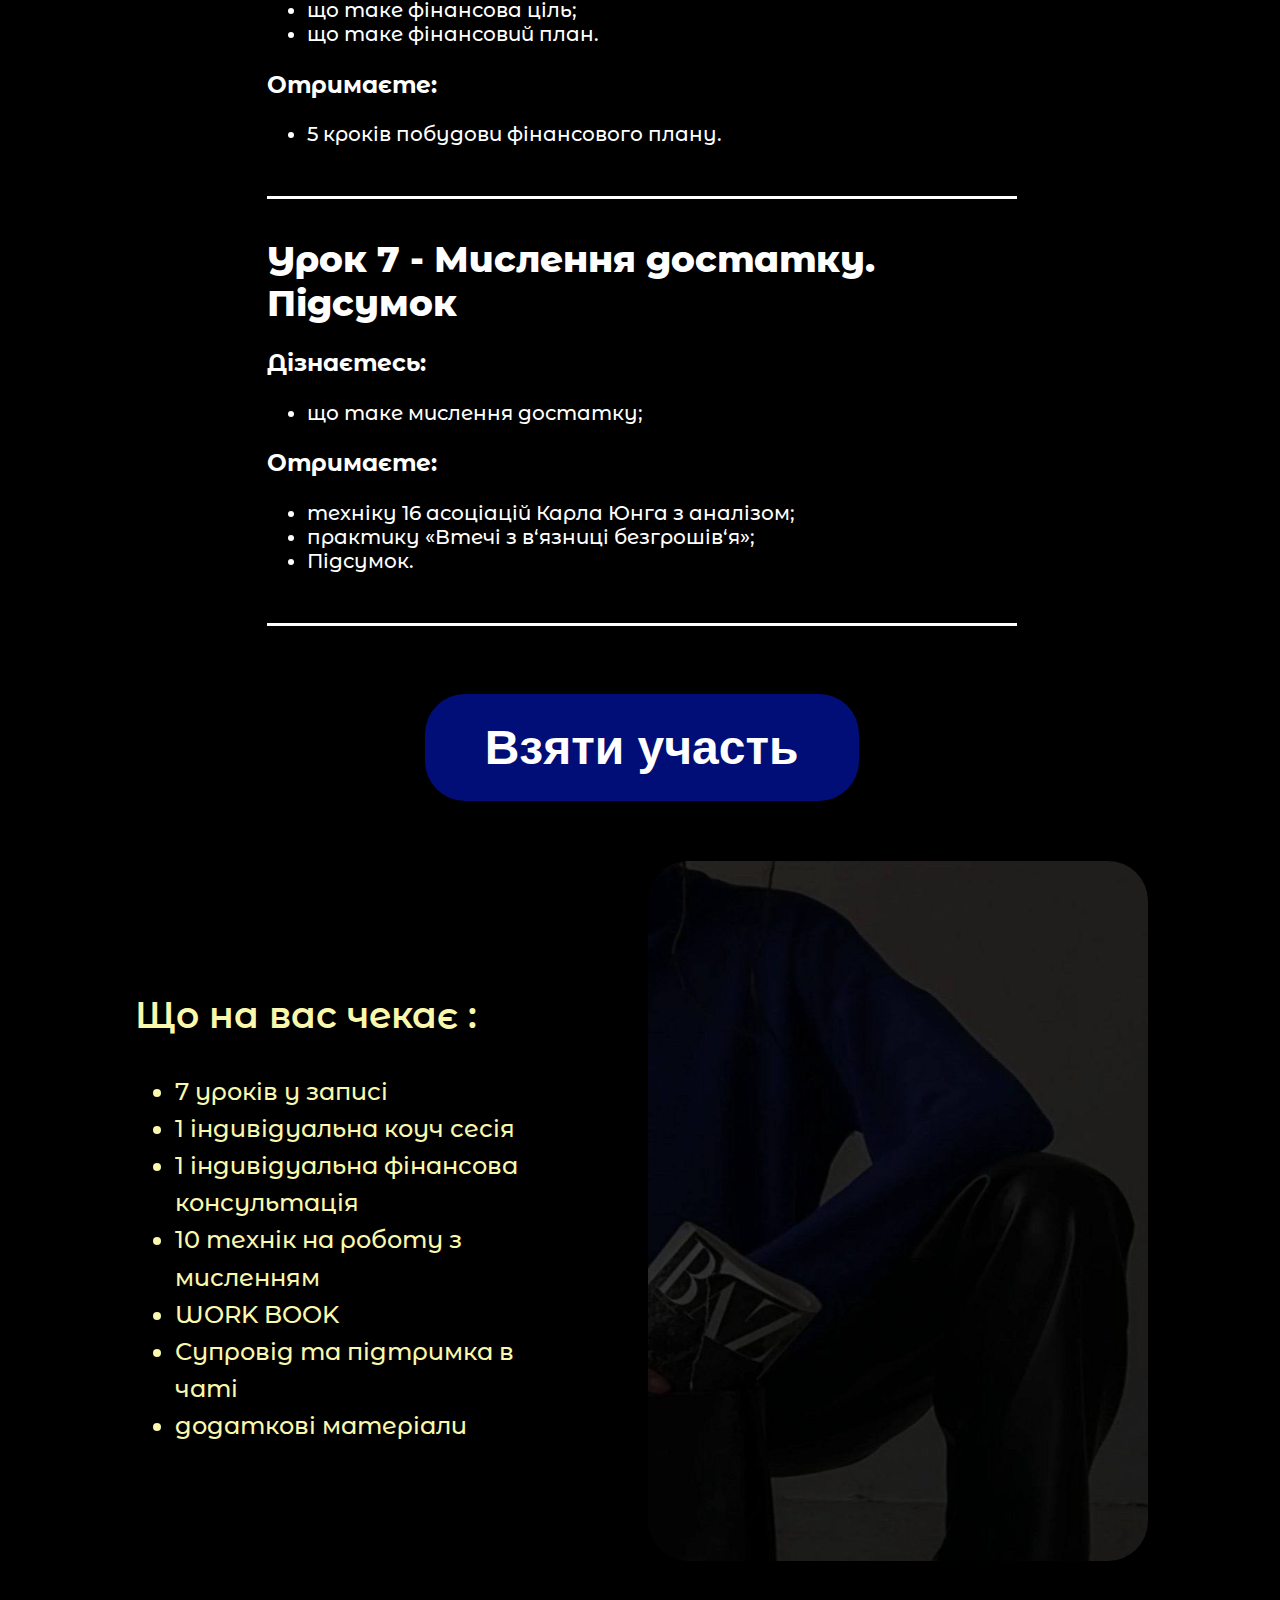
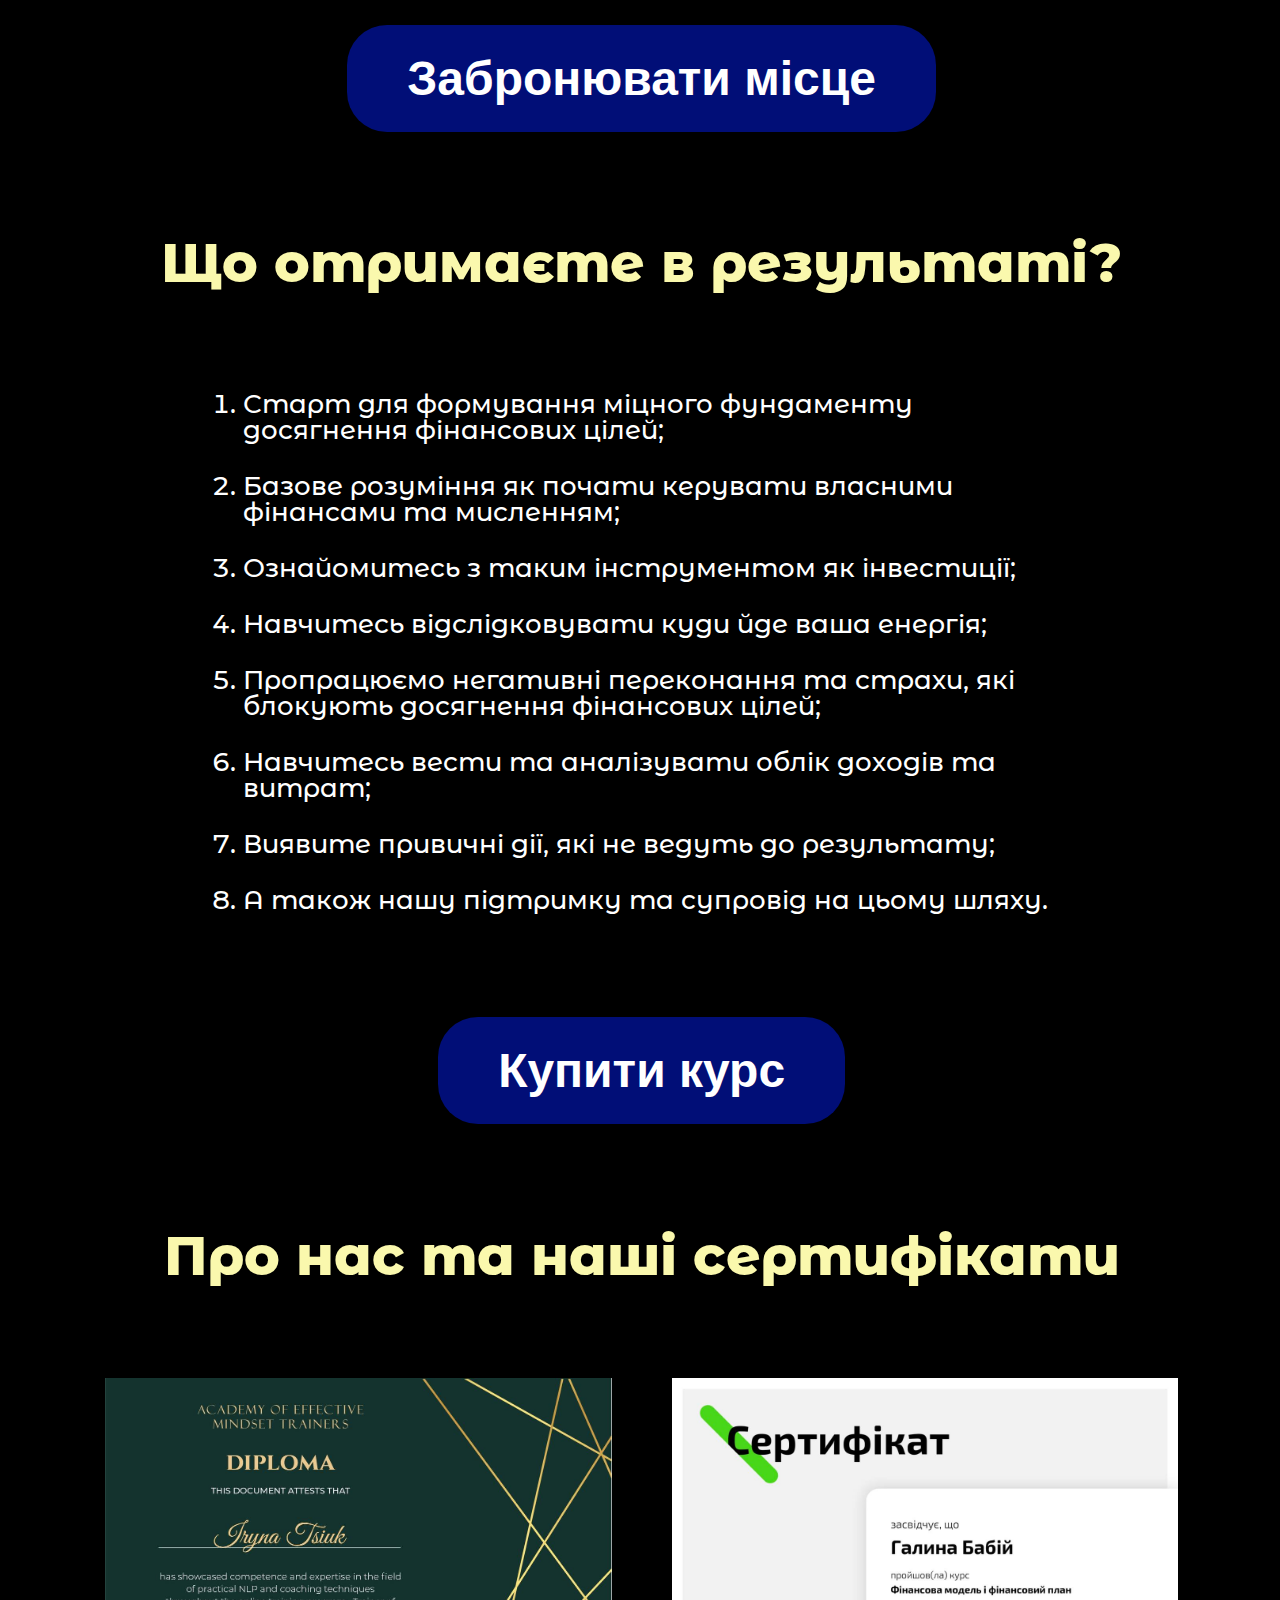
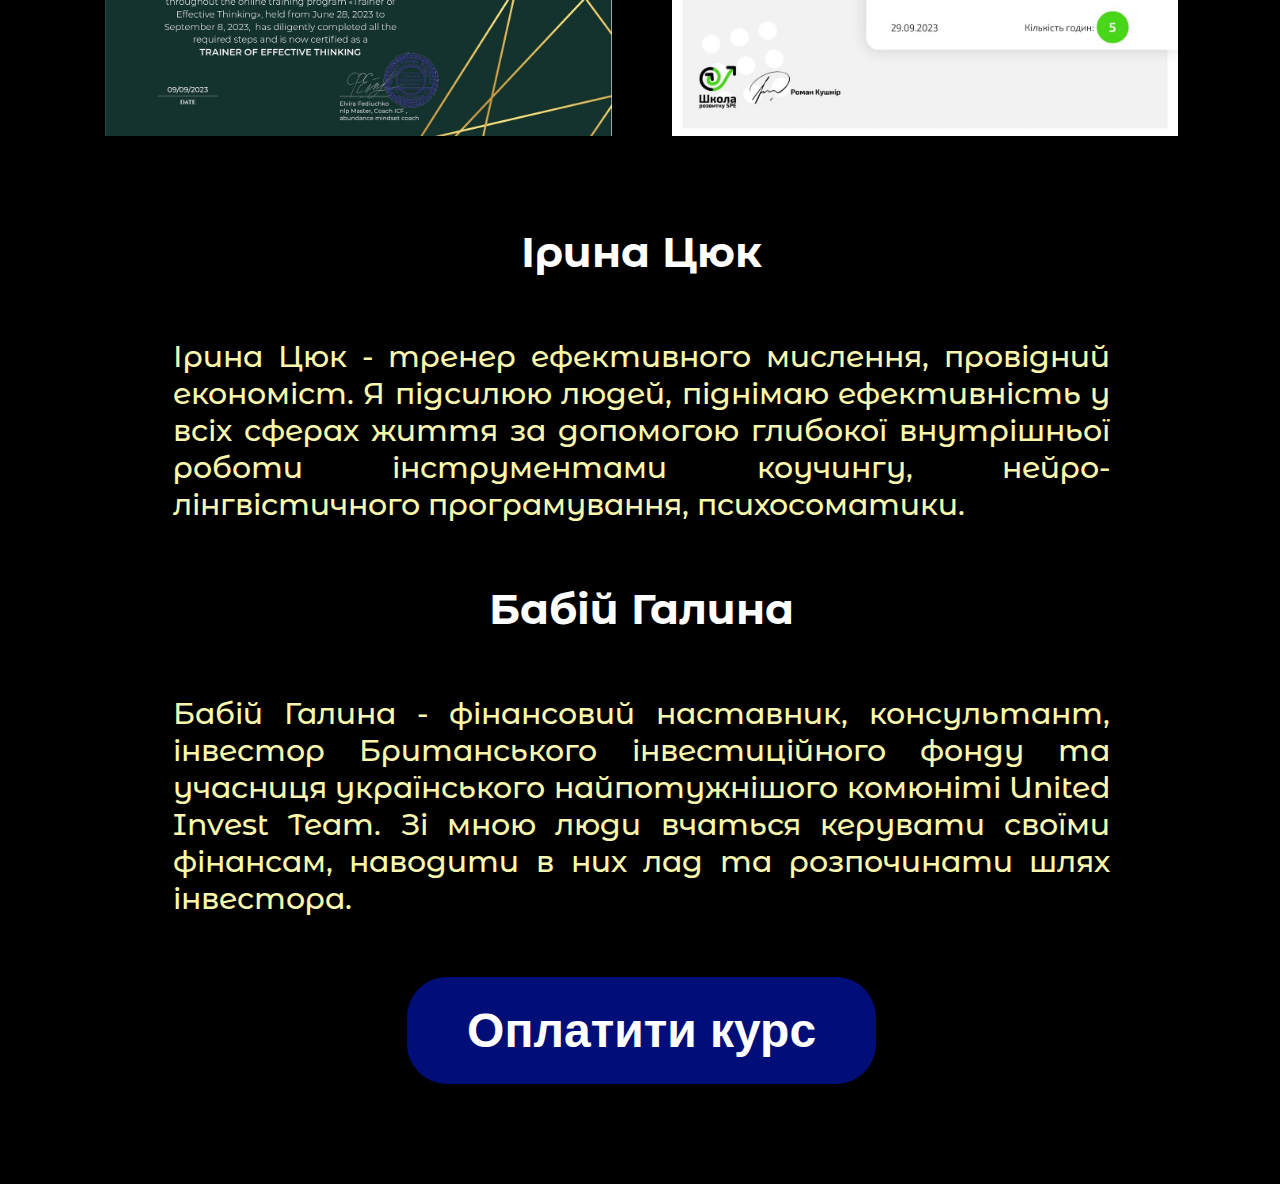
==== commit ec51eb25: "updates of page" ====
--- a/public/index.html
+++ b/public/index.html
@@ -209,7 +209,7 @@
 
     <a href="https://secure.wayforpay.com/button/be1f6605c06a2" class="buy-button" target="_blank">
         <div class="centered-div">
-            Купити курс
+            Забронювати місце
         </div>
     </a>
 
@@ -227,9 +227,11 @@
         </ol>
     </div>
 
+    <div class="price-text">Ціна 50$</div>
+
     <a href="https://secure.wayforpay.com/button/be1f6605c06a2" class="buy-button" target="_blank">
         <div class="centered-div">
-            Забронювати місце
+            Купити курс
         </div>
     </a>
 
--- a/public/css/style.css
+++ b/public/css/style.css
@@ -82,7 +82,7 @@
     justify-content: center;
 }
 
-.what-will-get-section > h2, .about-us-section > h2{
+.what-will-get-section > h2, .about-us-section > h2, price-text{
     color: #FAF8AD;
     font-family: 'MontserratAlternates', sans-serif;
     font-size: 54px;
